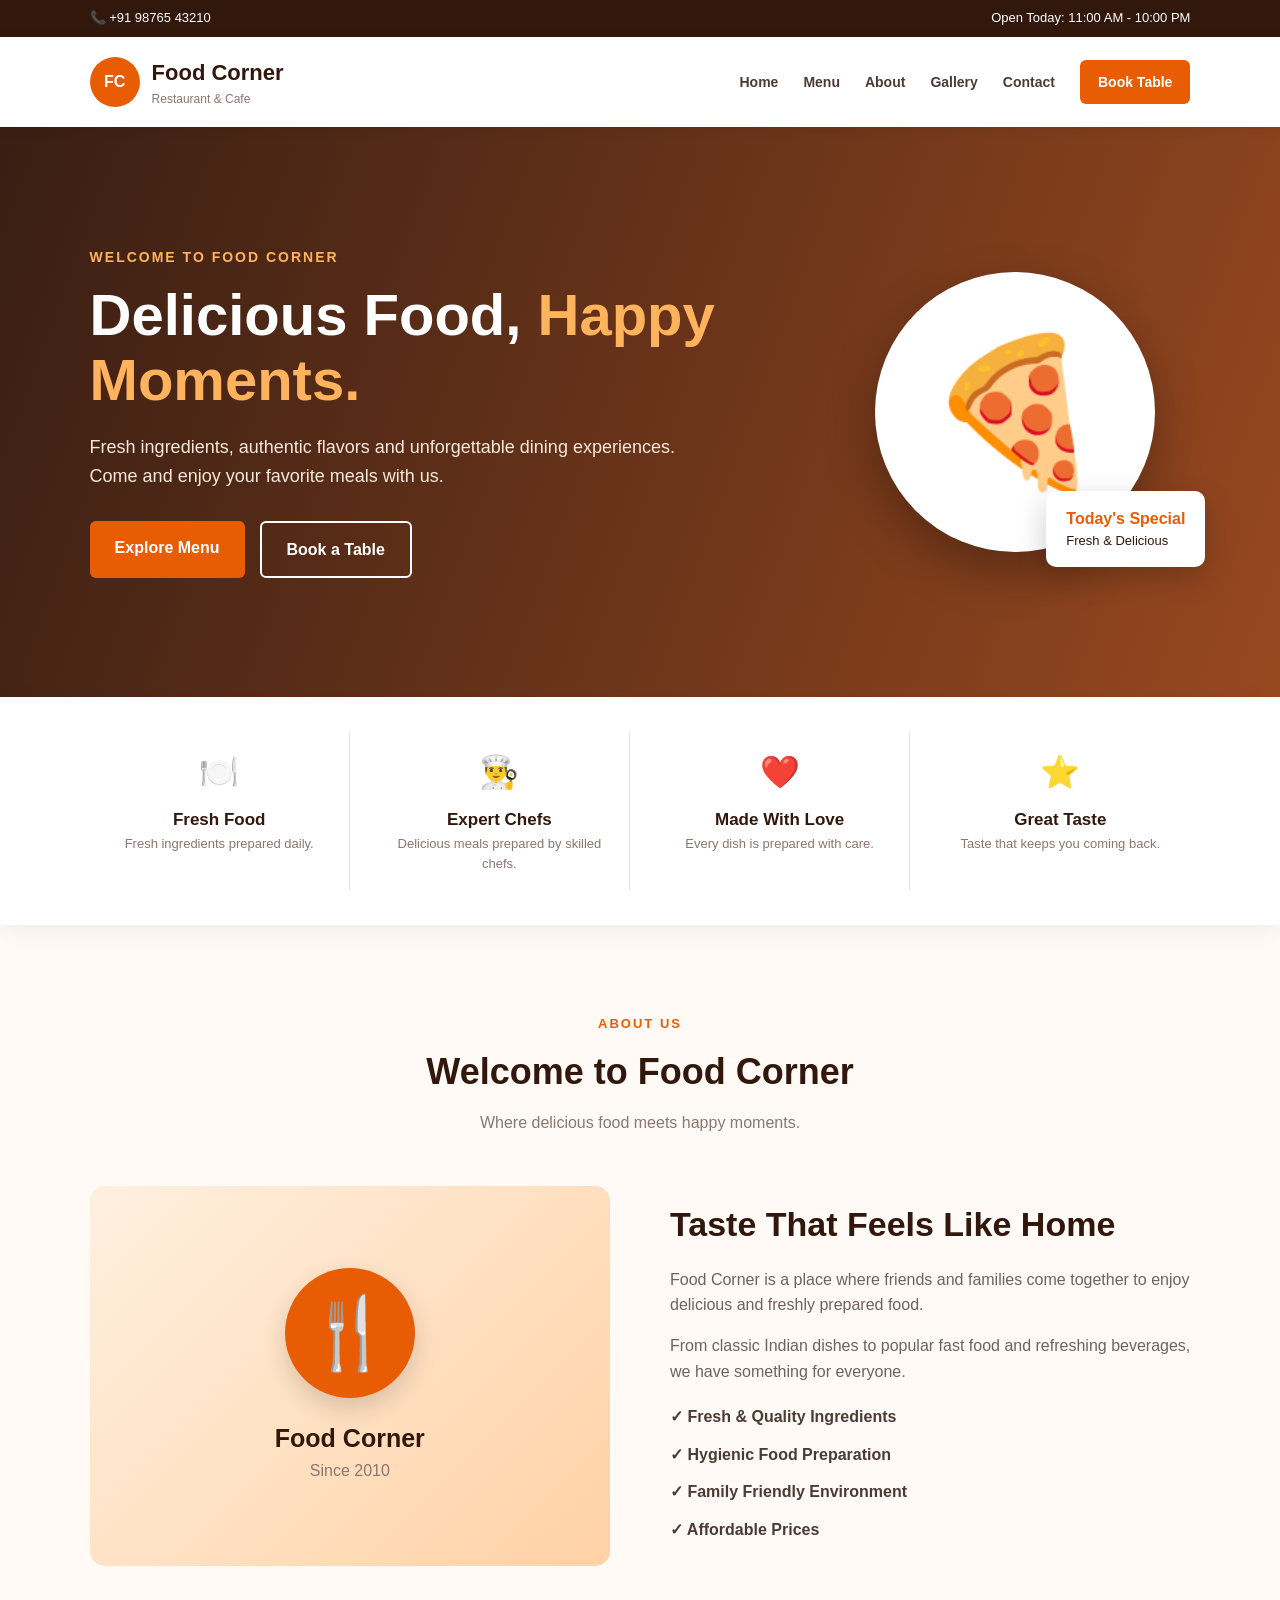
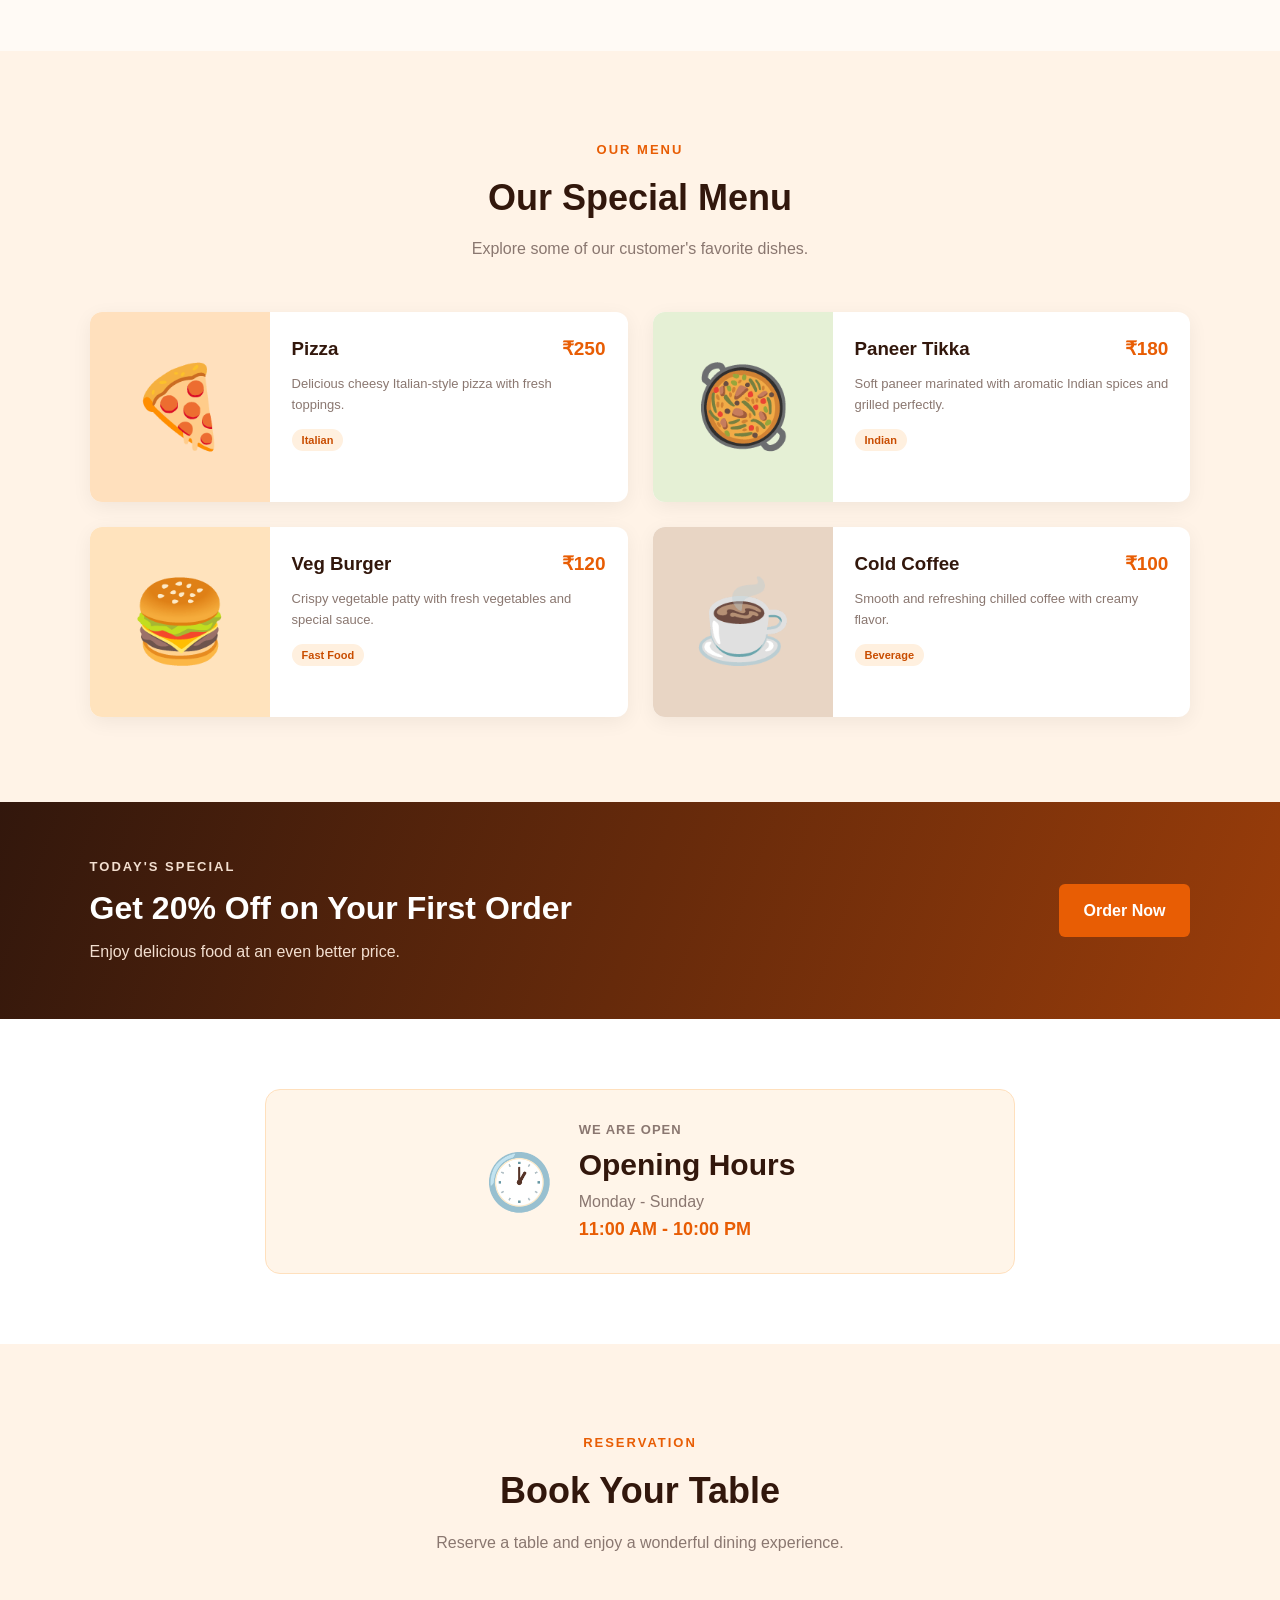
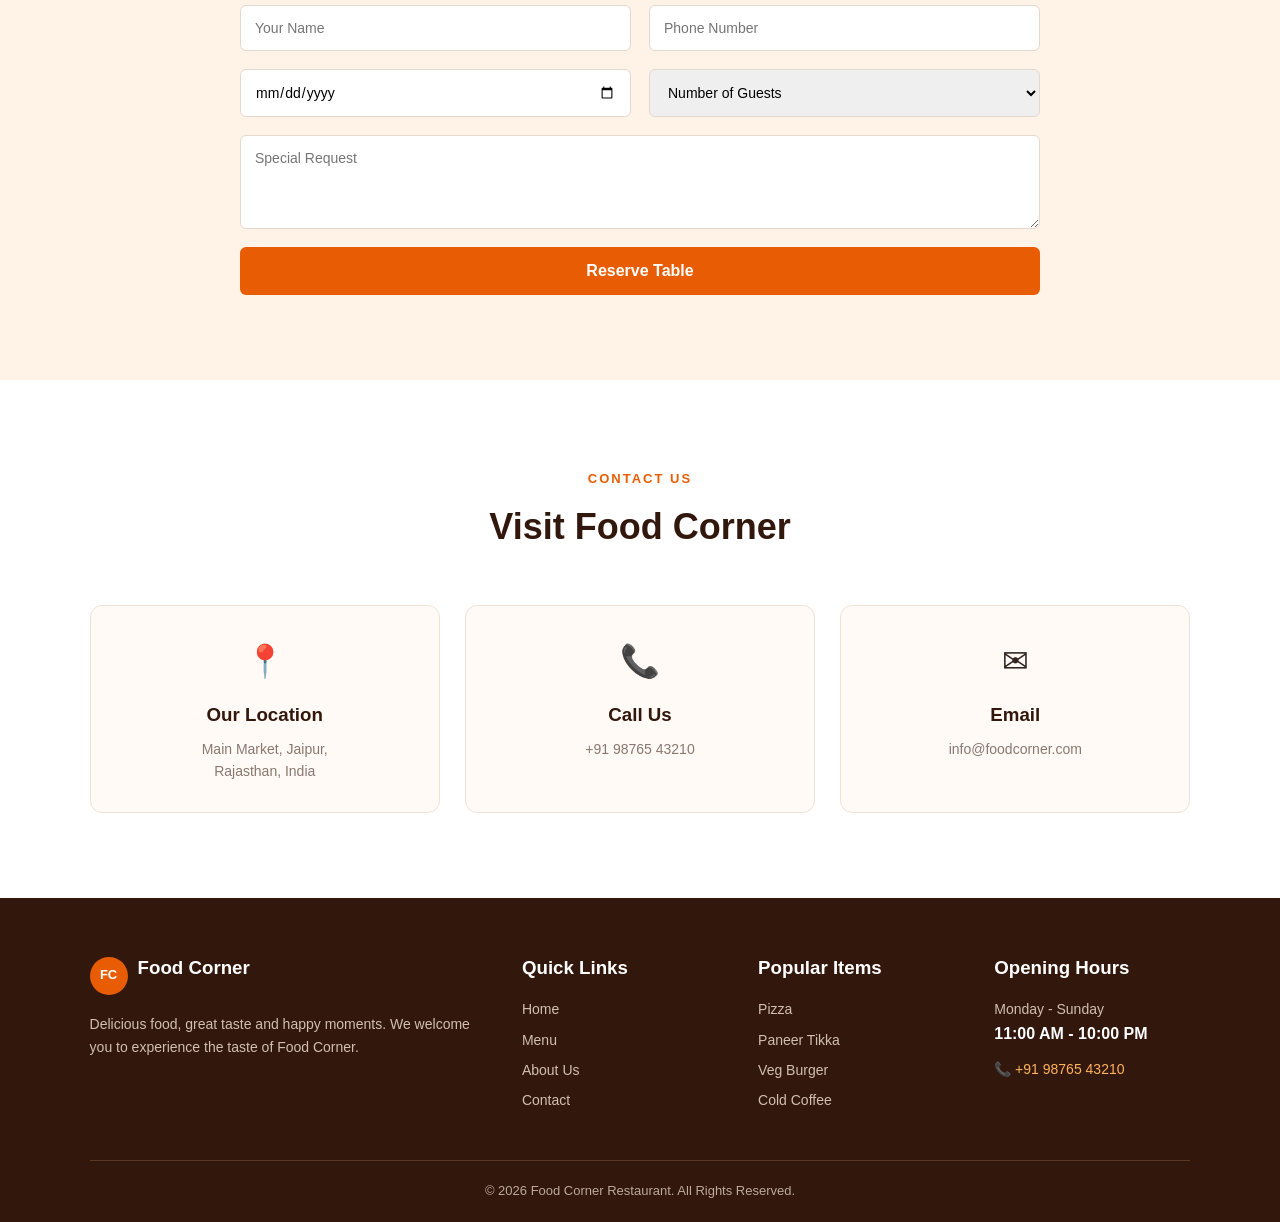
==== project2/p3/index.html @ e4727a9b "Add files via upload" ====
<!DOCTYPE html>
<html lang="en">

<head>

    <meta charset="UTF-8">

    <meta name="viewport" content="width=device-width, initial-scale=1.0">

    <title>Food Corner Restaurant</title>

    <link rel="stylesheet" href="style.css">

</head>

<body>


    <!-- TOP BAR -->

    <div class="top-bar">

        <span>📞 +91 98765 43210</span>

        <span>Open Today: 11:00 AM - 10:00 PM</span>

    </div>


    <!-- HEADER -->

    <header>

        <div class="logo">

            <div class="logo-icon">
                FC
            </div>

            <div>

                <h1>Food Corner</h1>

                <p>Restaurant & Cafe</p>

            </div>

        </div>


        <nav>

            <a href="#home">Home</a>

            <a href="#menu">Menu</a>

            <a href="#about">About</a>

            <a href="#gallery">Gallery</a>

            <a href="#contact">Contact</a>

            <a href="#reservation" class="reserve-btn">
                Book Table
            </a>

        </nav>

    </header>


    <!-- HERO -->

    <section class="hero" id="home">

        <div class="hero-content">

            <p class="hero-tag">
                WELCOME TO FOOD CORNER
            </p>

            <h2>
                Delicious Food,
                <span>Happy Moments.</span>
            </h2>

            <p class="hero-description">

                Fresh ingredients, authentic flavors and
                unforgettable dining experiences. Come and
                enjoy your favorite meals with us.

            </p>


            <div class="hero-buttons">

                <a href="#menu" class="btn primary-btn">
                    Explore Menu
                </a>

                <a href="#reservation" class="btn secondary-btn">
                    Book a Table
                </a>

            </div>

        </div>


        <div class="hero-food">

            <div class="food-circle">
                🍕
            </div>

            <div class="floating-card">

                <strong>Today's Special</strong>

                <p>Fresh & Delicious</p>

            </div>

        </div>

    </section>


    <!-- FEATURES -->

    <section class="features">

        <div class="feature-card">

            <div class="feature-icon">
                🍽️
            </div>

            <h3>Fresh Food</h3>

            <p>
                Fresh ingredients prepared daily.
            </p>

        </div>


        <div class="feature-card">

            <div class="feature-icon">
                👨‍🍳
            </div>

            <h3>Expert Chefs</h3>

            <p>
                Delicious meals prepared by skilled chefs.
            </p>

        </div>


        <div class="feature-card">

            <div class="feature-icon">
                ❤️
            </div>

            <h3>Made With Love</h3>

            <p>
                Every dish is prepared with care.
            </p>

        </div>


        <div class="feature-card">

            <div class="feature-icon">
                ⭐
            </div>

            <h3>Great Taste</h3>

            <p>
                Taste that keeps you coming back.
            </p>

        </div>

    </section>


    <!-- ABOUT -->

    <section class="section" id="about">

        <div class="section-title">

            <span>ABOUT US</span>

            <h2>Welcome to Food Corner</h2>

            <p>
                Where delicious food meets happy moments.
            </p>

        </div>


        <div class="about">

            <div class="about-image">

                <div class="restaurant-symbol">
                    🍴
                </div>

                <h3>Food Corner</h3>

                <p>
                    Since 2010
                </p>

            </div>


            <div class="about-content">

                <h2>
                    Taste That Feels Like Home
                </h2>

                <p>

                    Food Corner is a place where friends and
                    families come together to enjoy delicious
                    and freshly prepared food.

                </p>

                <p>

                    From classic Indian dishes to popular
                    fast food and refreshing beverages, we
                    have something for everyone.

                </p>


                <ul>

                    <li>✓ Fresh & Quality Ingredients</li>

                    <li>✓ Hygienic Food Preparation</li>

                    <li>✓ Family Friendly Environment</li>

                    <li>✓ Affordable Prices</li>

                </ul>

            </div>

        </div>

    </section>


    <!-- MENU -->

    <section class="section menu-section" id="menu">

        <div class="section-title">

            <span>OUR MENU</span>

            <h2>Our Special Menu</h2>

            <p>
                Explore some of our customer's favorite dishes.
            </p>

        </div>


        <div class="menu-grid">


            <div class="menu-card">

                <div class="menu-image pizza">
                    🍕
                </div>

                <div class="menu-info">

                    <div class="menu-title">

                        <h3>Pizza</h3>

                        <span>₹250</span>

                    </div>

                    <p>
                        Delicious cheesy Italian-style pizza
                        with fresh toppings.
                    </p>

                    <span class="category">
                        Italian
                    </span>

                </div>

            </div>


            <div class="menu-card">

                <div class="menu-image paneer">
                    🥘
                </div>

                <div class="menu-info">

                    <div class="menu-title">

                        <h3>Paneer Tikka</h3>

                        <span>₹180</span>

                    </div>

                    <p>
                        Soft paneer marinated with aromatic
                        Indian spices and grilled perfectly.
                    </p>

                    <span class="category">
                        Indian
                    </span>

                </div>

            </div>


            <div class="menu-card">

                <div class="menu-image burger">
                    🍔
                </div>

                <div class="menu-info">

                    <div class="menu-title">

                        <h3>Veg Burger</h3>

                        <span>₹120</span>

                    </div>

                    <p>
                        Crispy vegetable patty with fresh
                        vegetables and special sauce.
                    </p>

                    <span class="category">
                        Fast Food
                    </span>

                </div>

            </div>


            <div class="menu-card">

                <div class="menu-image coffee">
                    ☕
                </div>

                <div class="menu-info">

                    <div class="menu-title">

                        <h3>Cold Coffee</h3>

                        <span>₹100</span>

                    </div>

                    <p>
                        Smooth and refreshing chilled coffee
                        with creamy flavor.
                    </p>

                    <span class="category">
                        Beverage
                    </span>

                </div>

            </div>

        </div>

    </section>


    <!-- SPECIAL OFFER -->

    <section class="offer">

        <div>

            <p class="offer-tag">
                TODAY'S SPECIAL
            </p>

            <h2>
                Get 20% Off on Your First Order
            </h2>

            <p>
                Enjoy delicious food at an even better price.
            </p>

        </div>


        <a href="#menu" class="offer-button">
            Order Now
        </a>

    </section>


    <!-- OPENING HOURS -->

    <section class="hours-section">

        <div class="hours-box">

            <div class="hours-icon">
                🕐
            </div>

            <div>

                <p class="small-title">
                    WE ARE OPEN
                </p>

                <h2>
                    Opening Hours
                </h2>

                <p>
                    Monday - Sunday
                </p>

                <strong>
                    11:00 AM - 10:00 PM
                </strong>

            </div>

        </div>

    </section>


    <!-- RESERVATION -->

    <section class="reservation" id="reservation">

        <div class="section-title">

            <span>RESERVATION</span>

            <h2>Book Your Table</h2>

            <p>
                Reserve a table and enjoy a wonderful dining experience.
            </p>

        </div>


        <form class="reservation-form">

            <input
                type="text"
                placeholder="Your Name"
                required
            >

            <input
                type="tel"
                placeholder="Phone Number"
                required
            >

            <input
                type="date"
                required
            >

            <select required>

                <option value="">
                    Number of Guests
                </option>

                <option>1 Guest</option>
                <option>2 Guests</option>
                <option>3 Guests</option>
                <option>4 Guests</option>
                <option>5+ Guests</option>

            </select>


            <textarea
                placeholder="Special Request"
                rows="4"
            ></textarea>


            <button type="submit">
                Reserve Table
            </button>

        </form>

    </section>


    <!-- CONTACT -->

    <section class="section contact-section" id="contact">

        <div class="section-title">

            <span>CONTACT US</span>

            <h2>Visit Food Corner</h2>

        </div>


        <div class="contact-grid">


            <div class="contact-card">

                <div class="contact-icon">
                    📍
                </div>

                <h3>Our Location</h3>

                <p>
                    Main Market, Jaipur,<br>
                    Rajasthan, India
                </p>

            </div>


            <div class="contact-card">

                <div class="contact-icon">
                    📞
                </div>

                <h3>Call Us</h3>

                <p>
                    +91 98765 43210
                </p>

            </div>


            <div class="contact-card">

                <div class="contact-icon">
                    ✉
                </div>

                <h3>Email</h3>

                <p>
                    info@foodcorner.com
                </p>

            </div>

        </div>

    </section>


    <!-- FOOTER -->

    <footer>

        <div class="footer-container">


            <div>

                <div class="footer-logo">

                    <div class="footer-icon">
                        FC
                    </div>

                    <h3>
                        Food Corner
                    </h3>

                </div>

                <p>
                    Delicious food, great taste and happy
                    moments. We welcome you to experience
                    the taste of Food Corner.
                </p>

            </div>


            <div>

                <h3>Quick Links</h3>

                <ul>

                    <li>
                        <a href="#home">Home</a>
                    </li>

                    <li>
                        <a href="#menu">Menu</a>
                    </li>

                    <li>
                        <a href="#about">About Us</a>
                    </li>

                    <li>
                        <a href="#contact">Contact</a>
                    </li>

                </ul>

            </div>


            <div>

                <h3>Popular Items</h3>

                <ul>

                    <li>Pizza</li>

                    <li>Paneer Tikka</li>

                    <li>Veg Burger</li>

                    <li>Cold Coffee</li>

                </ul>

            </div>


            <div>

                <h3>Opening Hours</h3>

                <p>
                    Monday - Sunday
                </p>

                <strong>
                    11:00 AM - 10:00 PM
                </strong>

                <p class="footer-phone">
                    📞 +91 98765 43210
                </p>

            </div>

        </div>


        <div class="copyright">

            © 2026 Food Corner Restaurant.
            All Rights Reserved.

        </div>

    </footer>


</body>
</html>
---- project2/p3/style.css ----
/* =========================
   RESET
========================= */

* {
    margin: 0;
    padding: 0;
    box-sizing: border-box;
    font-family: "Segoe UI", Arial, sans-serif;
}

html {
    scroll-behavior: smooth;
}

body {
    background: #fffaf5;
    color: #30251f;
    line-height: 1.6;
}


/* =========================
   TOP BAR
========================= */

.top-bar {
    background: #32170c;
    color: #fff;

    padding: 8px 7%;

    display: flex;
    justify-content: space-between;

    font-size: 13px;
}


/* =========================
   HEADER
========================= */

header {
    background: #fff;

    padding: 18px 7%;

    display: flex;
    justify-content: space-between;
    align-items: center;

    box-shadow: 0 2px 12px rgba(0, 0, 0, 0.07);

    position: sticky;
    top: 0;

    z-index: 1000;
}

.logo {
    display: flex;
    align-items: center;
    gap: 12px;
}

.logo-icon {
    width: 50px;
    height: 50px;

    background: #e85d04;
    color: white;

    border-radius: 50%;

    display: flex;
    justify-content: center;
    align-items: center;

    font-size: 16px;
    font-weight: bold;
}

.logo h1 {
    color: #32170c;
    font-size: 22px;
}

.logo p {
    color: #8a7770;
    font-size: 12px;
}


/* =========================
   NAVIGATION
========================= */

nav {
    display: flex;
    align-items: center;
    gap: 25px;
}

nav a {
    text-decoration: none;

    color: #4b3b34;

    font-size: 14px;
    font-weight: 600;

    transition: 0.3s;
}

nav a:hover {
    color: #e85d04;
}

.reserve-btn {
    background: #e85d04;

    color: white !important;

    padding: 11px 18px;

    border-radius: 6px;
}

.reserve-btn:hover {
    background: #c94d00;
}


/* =========================
   HERO
========================= */

.hero {
    min-height: 570px;

    padding: 80px 7%;

    display: flex;

    justify-content: space-between;
    align-items: center;

    gap: 40px;

    color: white;

    background:
        linear-gradient(
            110deg,
            rgba(50, 23, 12, 0.97),
            rgba(143, 57, 13, 0.92)
        );
}

.hero-content {
    max-width: 680px;
}

.hero-tag {
    color: #ffb35c;

    font-size: 14px;

    font-weight: bold;

    letter-spacing: 2px;

    margin-bottom: 15px;
}

.hero h2 {
    font-size: 58px;

    line-height: 1.12;

    margin-bottom: 20px;
}

.hero h2 span {
    color: #ffb35c;
}

.hero-description {
    color: #f8e9dc;

    font-size: 18px;

    max-width: 600px;
}

.hero-buttons {
    margin-top: 30px;

    display: flex;

    gap: 15px;
}

.btn {
    text-decoration: none;

    padding: 14px 25px;

    border-radius: 6px;

    font-weight: bold;

    display: inline-block;
}

.primary-btn {
    background: #e85d04;
    color: white;
}

.primary-btn:hover {
    background: #c94d00;
}

.secondary-btn {
    border: 2px solid white;
    color: white;
}

.secondary-btn:hover {
    background: white;
    color: #32170c;
}


/* =========================
   HERO FOOD
========================= */

.hero-food {
    position: relative;

    width: 350px;
    height: 350px;

    display: flex;

    align-items: center;
    justify-content: center;
}

.food-circle {
    width: 280px;
    height: 280px;

    background: #fff;

    border-radius: 50%;

    display: flex;

    justify-content: center;
    align-items: center;

    font-size: 145px;

    box-shadow:
        0 20px 50px rgba(0, 0, 0, 0.3);
}

.floating-card {
    position: absolute;

    right: -15px;
    bottom: 20px;

    background: white;

    color: #32170c;

    padding: 15px 20px;

    border-radius: 10px;

    box-shadow: 0 10px 30px rgba(0, 0, 0, 0.2);
}

.floating-card strong {
    color: #e85d04;
}

.floating-card p {
    font-size: 13px;
}


/* =========================
   FEATURES
========================= */

.features {
    background: white;

    display: grid;

    grid-template-columns: repeat(4, 1fr);

    padding: 35px 7%;

    gap: 20px;

    box-shadow: 0 5px 20px rgba(0, 0, 0, 0.06);
}

.feature-card {
    text-align: center;

    padding: 15px;

    border-right: 1px solid #eee2d9;
}

.feature-card:last-child {
    border-right: none;
}

.feature-icon {
    font-size: 32px;

    margin-bottom: 8px;
}

.feature-card h3 {
    color: #32170c;

    font-size: 17px;
}

.feature-card p {
    color: #8a7770;

    font-size: 13px;
}


/* =========================
   COMMON SECTION
========================= */

.section {
    padding: 85px 7%;
}

.section-title {
    text-align: center;

    margin-bottom: 50px;
}

.section-title span {
    color: #e85d04;

    font-size: 13px;

    font-weight: bold;

    letter-spacing: 2px;
}

.section-title h2 {
    color: #32170c;

    font-size: 36px;

    margin-top: 7px;
}

.section-title p {
    color: #8a7770;

    max-width: 650px;

    margin: 10px auto;
}


/* =========================
   ABOUT
========================= */

.about {
    display: grid;

    grid-template-columns: 1fr 1fr;

    gap: 60px;

    align-items: center;
}

.about-image {
    height: 380px;

    border-radius: 15px;

    background:
        linear-gradient(
            135deg,
            #fff0df,
            #ffd1a6
        );

    display: flex;

    flex-direction: column;

    align-items: center;
    justify-content: center;
}

.restaurant-symbol {
    width: 130px;
    height: 130px;

    border-radius: 50%;

    background: #e85d04;

    color: white;

    display: flex;

    align-items: center;
    justify-content: center;

    font-size: 70px;

    box-shadow: 0 10px 25px rgba(0, 0, 0, 0.15);
}

.about-image h3 {
    color: #32170c;

    font-size: 25px;

    margin-top: 20px;
}

.about-image p {
    color: #8a7770;
}

.about-content h2 {
    color: #32170c;

    font-size: 34px;

    margin-bottom: 15px;
}

.about-content p {
    color: #6f625b;

    margin-bottom: 15px;
}

.about-content ul {
    list-style: none;

    margin-top: 20px;
}

.about-content li {
    margin: 12px 0;

    font-weight: 600;

    color: #4b3b34;
}


/* =========================
   MENU
========================= */

.menu-section {
    background: #fff3e7;
}

.menu-grid {
    display: grid;

    grid-template-columns: repeat(2, 1fr);

    gap: 25px;
}

.menu-card {
    background: white;

    border-radius: 12px;

    overflow: hidden;

    display: flex;

    box-shadow: 0 5px 20px rgba(0, 0, 0, 0.06);

    transition: 0.3s;
}

.menu-card:hover {
    transform: translateY(-5px);

    box-shadow: 0 12px 28px rgba(0, 0, 0, 0.12);
}

.menu-image {
    width: 180px;

    min-height: 190px;

    display: flex;

    align-items: center;
    justify-content: center;

    font-size: 80px;
}

.pizza {
    background: #ffe0bd;
}

.paneer {
    background: #e5f0d5;
}

.burger {
    background: #ffe3bd;
}

.coffee {
    background: #e8d5c4;
}

.menu-info {
    padding: 22px;

    flex: 1;
}

.menu-title {
    display: flex;

    justify-content: space-between;

    gap: 15px;

    align-items: center;
}

.menu-title h3 {
    color: #32170c;
}

.menu-title span {
    color: #e85d04;

    font-size: 19px;

    font-weight: bold;
}

.menu-info p {
    color: #8a7770;

    font-size: 13px;

    margin: 10px 0;
}

.category {
    background: #fff0df;

    color: #c94d00;

    padding: 5px 10px;

    border-radius: 20px;

    font-size: 11px;

    font-weight: bold;
}


/* =========================
   SPECIAL OFFER
========================= */

.offer {
    background:
        linear-gradient(
            110deg,
            #32170c,
            #9a3d0a
        );

    color: white;

    padding: 55px 7%;

    display: flex;

    align-items: center;

    justify-content: space-between;

    gap: 30px;
}

.offer-tag {
    color: #ffb35c;

    font-size: 13px;

    font-weight: bold;

    letter-spacing: 2px;
}

.offer h2 {
    font-size: 32px;

    margin: 5px 0;
}

.offer p {
    color: #f3dfd0;
}

.offer-button {
    background: #e85d04;

    color: white;

    text-decoration: none;

    padding: 14px 25px;

    border-radius: 6px;

    font-weight: bold;

    white-space: nowrap;
}

.offer-button:hover {
    background: #c94d00;
}


/* =========================
   OPENING HOURS
========================= */

.hours-section {
    padding: 70px 7%;

    background: white;
}

.hours-box {
    max-width: 750px;

    margin: auto;

    background: #fff5e9;

    border: 1px solid #ffe0bd;

    border-radius: 15px;

    padding: 30px;

    display: flex;

    align-items: center;

    justify-content: center;

    gap: 25px;

    text-align: left;
}

.hours-icon {
    font-size: 55px;
}

.small-title {
    color: #e85d04;

    font-size: 13px;

    font-weight: bold;

    letter-spacing: 1px;
}

.hours-box h2 {
    color: #32170c;

    font-size: 30px;
}

.hours-box p {
    color: #8a7770;
}

.hours-box strong {
    color: #e85d04;

    font-size: 18px;
}


/* =========================
   RESERVATION
========================= */

.reservation {
    padding: 85px 7%;

    background: #fff3e7;
}

.reservation-form {
    max-width: 800px;

    margin: auto;

    display: grid;

    grid-template-columns: 1fr 1fr;

    gap: 18px;
}

.reservation-form input,
.reservation-form select,
.reservation-form textarea {
    width: 100%;

    padding: 14px;

    border: 1px solid #e5d8ce;

    border-radius: 6px;

    outline: none;

    font-size: 14px;
}

.reservation-form input:focus,
.reservation-form select:focus,
.reservation-form textarea:focus {
    border-color: #e85d04;
}

.reservation-form textarea {
    grid-column: 1 / 3;

    resize: vertical;
}

.reservation-form button {
    grid-column: 1 / 3;

    border: none;

    background: #e85d04;

    color: white;

    padding: 15px;

    border-radius: 6px;

    font-size: 16px;

    font-weight: bold;

    cursor: pointer;
}

.reservation-form button:hover {
    background: #c94d00;
}


/* =========================
   CONTACT
========================= */

.contact-section {
    background: white;
}

.contact-grid {
    display: grid;

    grid-template-columns: repeat(3, 1fr);

    gap: 25px;
}

.contact-card {
    background: #fffaf5;

    padding: 30px;

    text-align: center;

    border-radius: 12px;

    border: 1px solid #f1e2d6;
}

.contact-icon {
    font-size: 32px;

    margin-bottom: 12px;
}

.contact-card h3 {
    color: #32170c;

    margin-bottom: 8px;
}

.contact-card p {
    color: #8a7770;

    font-size: 14px;
}


/* =========================
   FOOTER
========================= */

footer {
    background: #32170c;

    color: white;

    padding: 55px 7% 20px;
}

.footer-container {
    display: grid;

    grid-template-columns: 2fr 1fr 1fr 1fr;

    gap: 40px;
}

.footer-logo {
    display: flex;

    align-items: center;

    gap: 10px;

    margin-bottom: 15px;
}

.footer-icon {
    width: 38px;
    height: 38px;

    background: #e85d04;

    border-radius: 50%;

    display: flex;

    justify-content: center;
    align-items: center;

    font-size: 13px;

    font-weight: bold;
}

.footer-container h3 {
    margin-bottom: 15px;
}

.footer-container p {
    color: #d2bfb2;

    font-size: 14px;
}

.footer-container ul {
    list-style: none;
}

.footer-container li {
    margin: 8px 0;

    color: #d2bfb2;

    font-size: 14px;
}

.footer-container a {
    text-decoration: none;

    color: #d2bfb2;

    font-size: 14px;
}

.footer-container a:hover {
    color: white;
}

.footer-phone {
    color: #ffb35c !important;

    margin-top: 12px;
}

.copyright {
    border-top: 1px solid #5b3828;

    margin-top: 40px;

    padding-top: 20px;

    text-align: center;

    color: #bda99d;

    font-size: 13px;
}


/* =========================
   TABLET
========================= */

@media (max-width: 950px) {

    nav {
        gap: 12px;
    }

    nav a {
        font-size: 13px;
    }

    .hero h2 {
        font-size: 45px;
    }

    .features {
        grid-template-columns: repeat(2, 1fr);
    }

    .footer-container {
        grid-template-columns: 1fr 1fr;
    }

}


/* =========================
   MOBILE
========================= */

@media (max-width: 650px) {

    .top-bar {
        display: none;
    }

    header {
        flex-direction: column;

        gap: 15px;
    }

    nav {
        flex-wrap: wrap;

        justify-content: center;
    }

    .hero {
        flex-direction: column;

        text-align: center;

        padding: 60px 5%;
    }

    .hero h2 {
        font-size: 37px;
    }

    .hero-buttons {
        justify-content: center;

        flex-wrap: wrap;
    }

    .hero-food {
        width: 280px;
        height: 280px;
    }

    .food-circle {
        width: 220px;
        height: 220px;

        font-size: 110px;
    }

    .floating-card {
        right: -5px;
    }

    .features {
        grid-template-columns: 1fr 1fr;
    }

    .about {
        grid-template-columns: 1fr;
    }

    .menu-grid {
        grid-template-columns: 1fr;
    }

    .menu-card {
        flex-direction: column;
    }

    .menu-image {
        width: 100%;
        min-height: 160px;
    }

    .offer {
        flex-direction: column;

        text-align: center;
    }

    .hours-box {
        flex-direction: column;

        text-align: center;
    }

    .reservation-form {
        grid-template-columns: 1fr;
    }

    .reservation-form textarea,
    .reservation-form button {
        grid-column: 1;
    }

    .contact-grid {
        grid-template-columns: 1fr;
    }

    .footer-container {
        grid-template-columns: 1fr;
    }

    .section {
        padding: 60px 5%;
    }

}
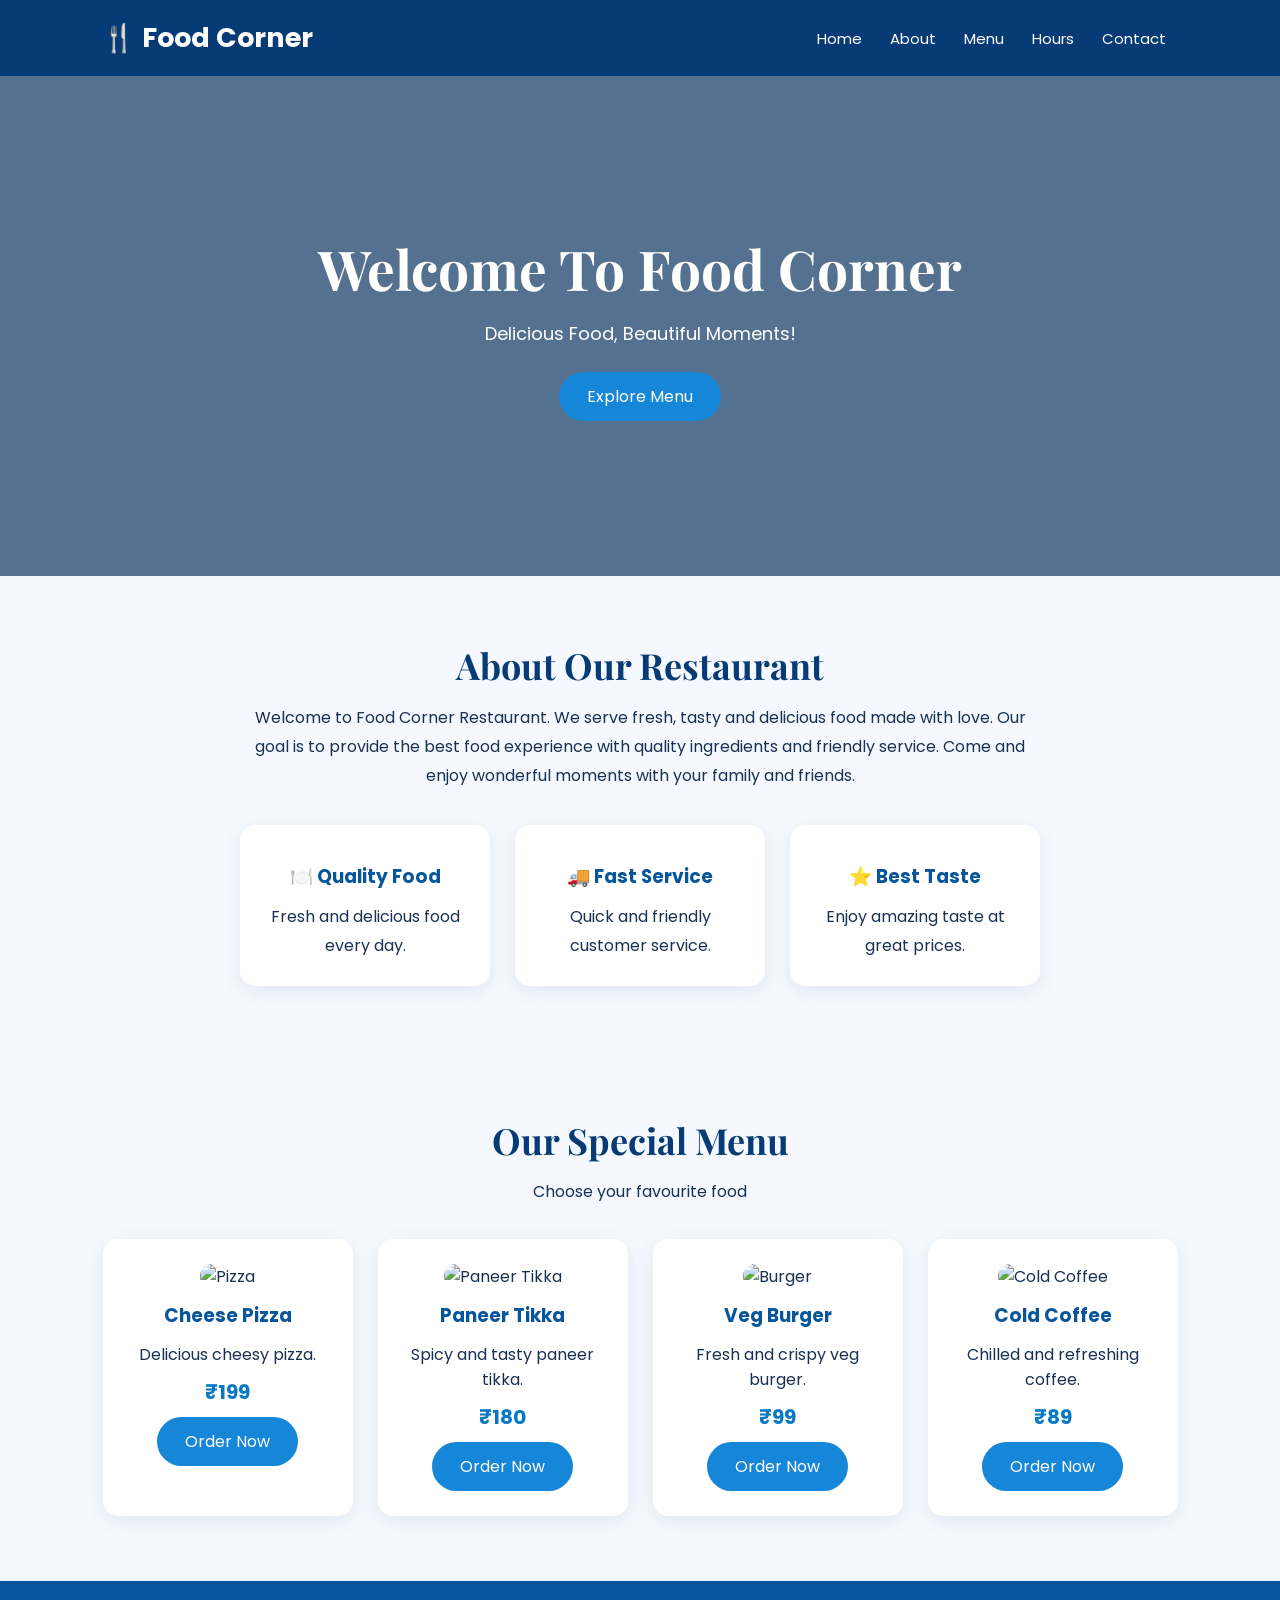
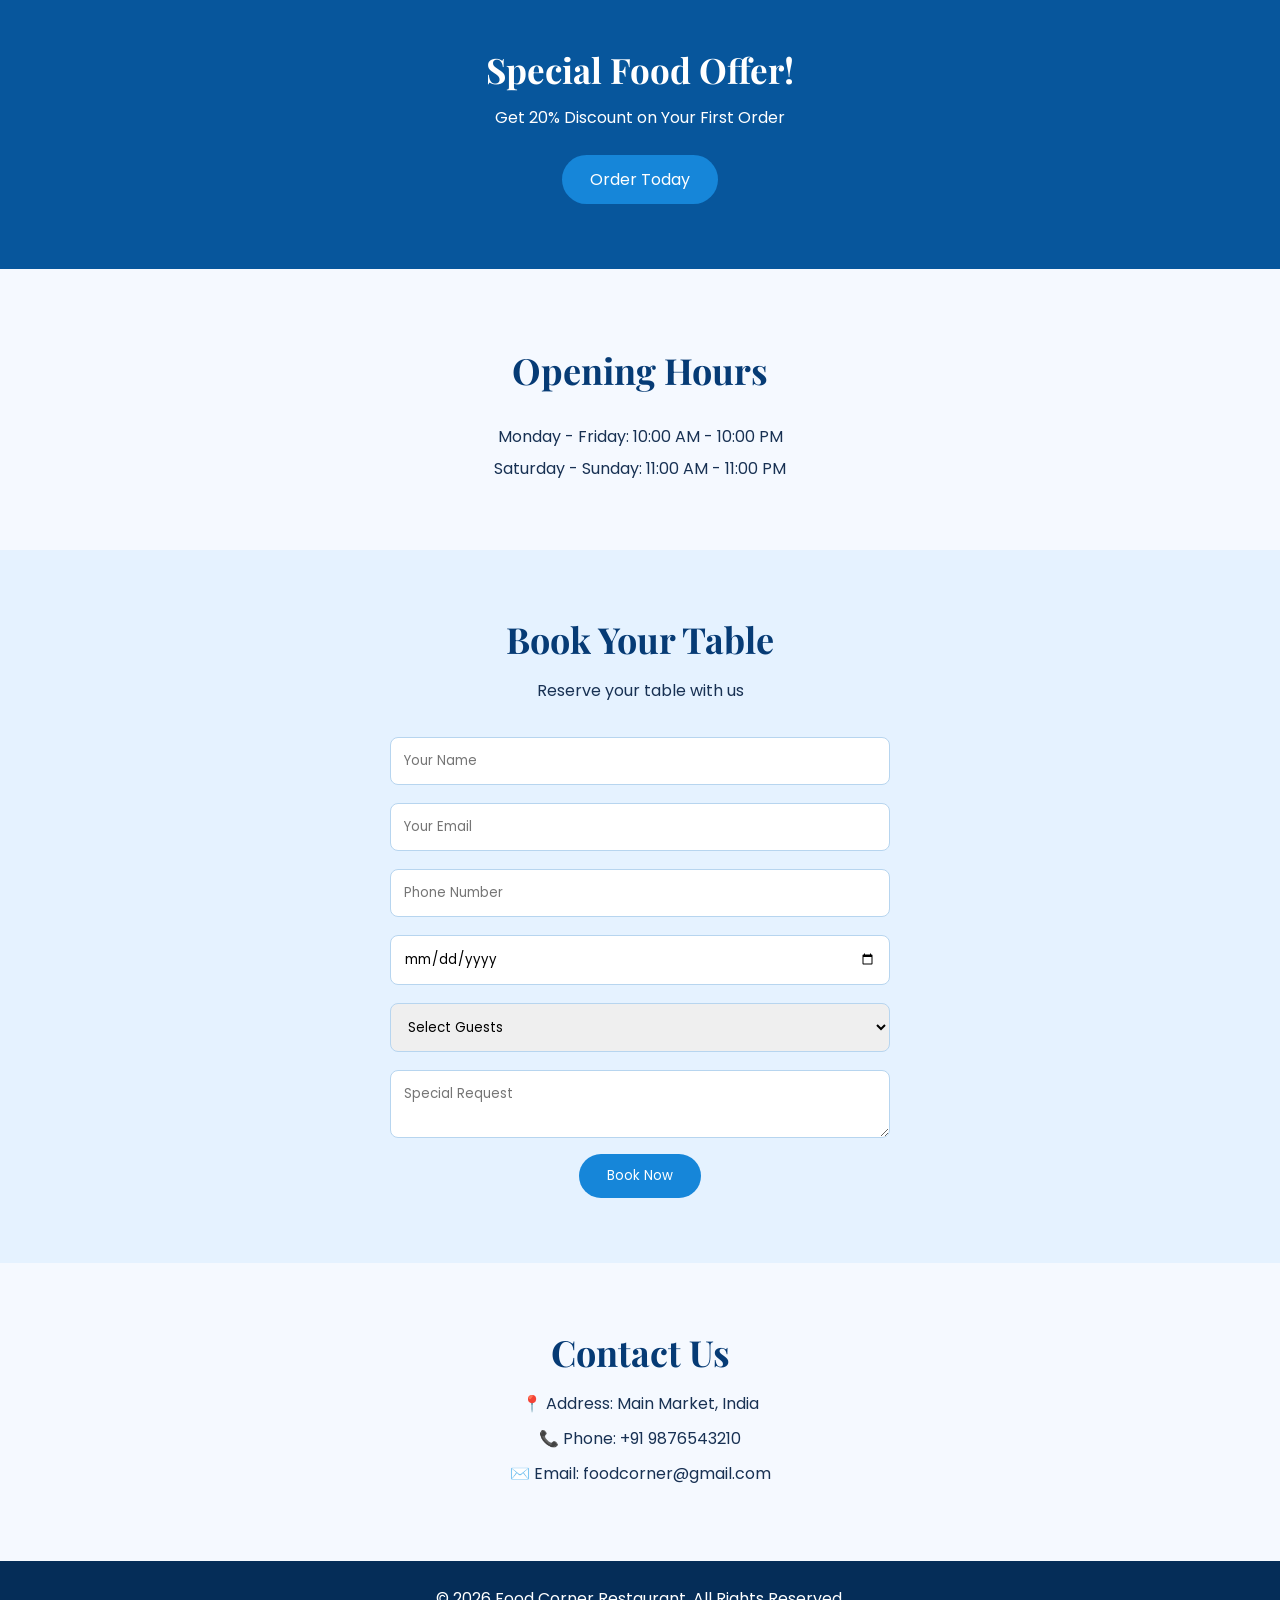
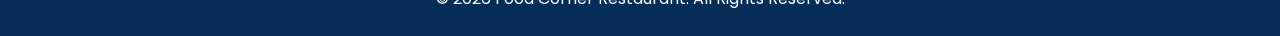
==== commit 7f8b31c3: "Update index.html" ====
--- a/project2/p3/index.html
+++ b/project2/p3/index.html
@@ -1,720 +1,346 @@
-
+ 
 <!DOCTYPE html>
 <html lang="en">
-
 <head>
-
-    <meta charset="UTF-8">
-
-    <meta name="viewport" content="width=device-width, initial-scale=1.0">
-
-    <title>Food Corner Restaurant</title>
-
-    <link rel="stylesheet" href="style.css">
-
+<meta charset="UTF-8">
+<meta name="viewport" content="width=device-width, initial-scale=1.0">
+<title>Food Corner Restaurant</title>
+
+<link href="https://fonts.googleapis.com/css2?family=Poppins:wght@400;500;600;700&family=Playfair+Display:wght@700&display=swap" rel="stylesheet">
+
+<style>
+* {
+    margin: 0;
+    padding: 0;
+    box-sizing: border-box;
+    font-family: 'Poppins', sans-serif;
+    scroll-behavior: smooth;
+}
+
+body {
+    background: #f5f9ff;
+    color: #183153;
+}
+
+header {
+    background: #063b75;
+    color: white;
+    padding: 18px 8%;
+    display: flex;
+    justify-content: space-between;
+    align-items: center;
+    flex-wrap: wrap;
+}
+
+.logo {
+    font-size: 27px;
+    font-weight: bold;
+}
+
+nav a {
+    color: white;
+    text-decoration: none;
+    margin: 0 12px;
+    font-size: 15px;
+}
+
+nav a:hover {
+    color: #80c8ff;
+}
+
+.hero {
+    min-height: 500px;
+    background: linear-gradient(#052d58aa, #052d58aa),
+    url('https://images.unsplash.com/photo-1517248135467-4c7edcad34c4?w=1400') center/cover;
+    display: flex;
+    align-items: center;
+    justify-content: center;
+    text-align: center;
+    color: white;
+    padding: 30px;
+}
+
+.hero h1 {
+    font-family: 'Playfair Display', serif;
+    font-size: 55px;
+    margin-bottom: 15px;
+}
+
+.hero p {
+    font-size: 18px;
+    margin-bottom: 25px;
+}
+
+.btn {
+    display: inline-block;
+    background: #1686d9;
+    color: white;
+    padding: 12px 28px;
+    border-radius: 30px;
+    text-decoration: none;
+    border: none;
+    cursor: pointer;
+}
+
+.btn:hover {
+    background: #0056a6;
+}
+
+section {
+    padding: 65px 8%;
+    text-align: center;
+}
+
+.section-title {
+    font-family: 'Playfair Display', serif;
+    font-size: 36px;
+    color: #063b75;
+    margin-bottom: 15px;
+}
+
+.about p {
+    max-width: 800px;
+    margin: auto;
+    line-height: 1.8;
+}
+
+.features, .menu-items {
+    display: flex;
+    justify-content: center;
+    gap: 25px;
+    flex-wrap: wrap;
+    margin-top: 35px;
+}
+
+.feature, .food-card {
+    background: white;
+    width: 250px;
+    padding: 25px;
+    border-radius: 15px;
+    box-shadow: 0 5px 20px #12345a18;
+}
+
+.feature h3, .food-card h3 {
+    color: #07569c;
+    margin: 12px 0;
+}
+
+.food-card img {
+    width: 100%;
+    height: 170px;
+    object-fit: cover;
+    border-radius: 12px;
+}
+
+.price {
+    color: #087ac5;
+    font-size: 20px;
+    font-weight: bold;
+    margin: 10px;
+}
+
+.offer {
+    background: #07569c;
+    color: white;
+}
+
+.offer h2 {
+    font-size: 35px;
+    margin-bottom: 12px;
+    font-family: 'Playfair Display', serif;
+}
+
+.hours {
+    line-height: 2;
+}
+
+.reservation {
+    background: #e5f2ff;
+}
+
+.reservation form {
+    max-width: 500px;
+    margin: 25px auto 0;
+}
+
+.reservation input,
+.reservation select,
+.reservation textarea {
+    width: 100%;
+    padding: 13px;
+    margin: 9px 0;
+    border: 1px solid #b7d5ef;
+    border-radius: 8px;
+    outline: none;
+}
+
+.contact p {
+    margin: 10px;
+}
+
+footer {
+    background: #052d58;
+    color: white;
+    padding: 25px;
+    text-align: center;
+}
+
+@media(max-width: 700px) {
+    header {
+        justify-content: center;
+        gap: 15px;
+    }
+
+    nav {
+        text-align: center;
+    }
+
+    nav a {
+        display: inline-block;
+        margin: 6px;
+    }
+
+    .hero h1 {
+        font-size: 36px;
+    }
+
+    .section-title {
+        font-size: 29px;
+    }
+}
+</style>
 </head>
 
 <body>
 
-
-    <!-- TOP BAR -->
-
-    <div class="top-bar">
-
-        <span>📞 +91 98765 43210</span>
-
-        <span>Open Today: 11:00 AM - 10:00 PM</span>
-
+<header>
+    <div class="logo">🍴 Food Corner</div>
+    <nav>
+        <a href="#home">Home</a>
+        <a href="#about">About</a>
+        <a href="#menu">Menu</a>
+        <a href="#hours">Hours</a>
+        <a href="#contact">Contact</a>
+    </nav>
+</header>
+
+<section class="hero" id="home">
+    <div>
+        <h1>Welcome To Food Corner</h1>
+        <p>Delicious Food, Beautiful Moments!</p>
+        <a href="#menu" class="btn">Explore Menu</a>
     </div>
-
-
-    <!-- HEADER -->
-
-    <header>
-
-        <div class="logo">
-
-            <div class="logo-icon">
-                FC
-            </div>
-
-            <div>
-
-                <h1>Food Corner</h1>
-
-                <p>Restaurant & Cafe</p>
-
-            </div>
-
-        </div>
-
-
-        <nav>
-
-            <a href="#home">Home</a>
-
-            <a href="#menu">Menu</a>
-
-            <a href="#about">About</a>
-
-            <a href="#gallery">Gallery</a>
-
-            <a href="#contact">Contact</a>
-
-            <a href="#reservation" class="reserve-btn">
-                Book Table
-            </a>
-
-        </nav>
-
-    </header>
-
-
-    <!-- HERO -->
-
-    <section class="hero" id="home">
-
-        <div class="hero-content">
-
-            <p class="hero-tag">
-                WELCOME TO FOOD CORNER
-            </p>
-
-            <h2>
-                Delicious Food,
-                <span>Happy Moments.</span>
-            </h2>
-
-            <p class="hero-description">
-
-                Fresh ingredients, authentic flavors and
-                unforgettable dining experiences. Come and
-                enjoy your favorite meals with us.
-
-            </p>
-
-
-            <div class="hero-buttons">
-
-                <a href="#menu" class="btn primary-btn">
-                    Explore Menu
-                </a>
-
-                <a href="#reservation" class="btn secondary-btn">
-                    Book a Table
-                </a>
-
-            </div>
-
-        </div>
-
-
-        <div class="hero-food">
-
-            <div class="food-circle">
-                🍕
-            </div>
-
-            <div class="floating-card">
-
-                <strong>Today's Special</strong>
-
-                <p>Fresh & Delicious</p>
-
-            </div>
-
-        </div>
-
-    </section>
-
-
-    <!-- FEATURES -->
-
-    <section class="features">
-
-        <div class="feature-card">
-
-            <div class="feature-icon">
-                🍽️
-            </div>
-
-            <h3>Fresh Food</h3>
-
-            <p>
-                Fresh ingredients prepared daily.
-            </p>
-
-        </div>
-
-
-        <div class="feature-card">
-
-            <div class="feature-icon">
-                👨‍🍳
-            </div>
-
-            <h3>Expert Chefs</h3>
-
-            <p>
-                Delicious meals prepared by skilled chefs.
-            </p>
-
-        </div>
-
-
-        <div class="feature-card">
-
-            <div class="feature-icon">
-                ❤️
-            </div>
-
-            <h3>Made With Love</h3>
-
-            <p>
-                Every dish is prepared with care.
-            </p>
-
-        </div>
-
-
-        <div class="feature-card">
-
-            <div class="feature-icon">
-                ⭐
-            </div>
-
-            <h3>Great Taste</h3>
-
-            <p>
-                Taste that keeps you coming back.
-            </p>
-
-        </div>
-
-    </section>
-
-
-    <!-- ABOUT -->
-
-    <section class="section" id="about">
-
-        <div class="section-title">
-
-            <span>ABOUT US</span>
-
-            <h2>Welcome to Food Corner</h2>
-
-            <p>
-                Where delicious food meets happy moments.
-            </p>
-
-        </div>
-
-
-        <div class="about">
-
-            <div class="about-image">
-
-                <div class="restaurant-symbol">
-                    🍴
-                </div>
-
-                <h3>Food Corner</h3>
-
-                <p>
-                    Since 2010
-                </p>
-
-            </div>
-
-
-            <div class="about-content">
-
-                <h2>
-                    Taste That Feels Like Home
-                </h2>
-
-                <p>
-
-                    Food Corner is a place where friends and
-                    families come together to enjoy delicious
-                    and freshly prepared food.
-
-                </p>
-
-                <p>
-
-                    From classic Indian dishes to popular
-                    fast food and refreshing beverages, we
-                    have something for everyone.
-
-                </p>
-
-
-                <ul>
-
-                    <li>✓ Fresh & Quality Ingredients</li>
-
-                    <li>✓ Hygienic Food Preparation</li>
-
-                    <li>✓ Family Friendly Environment</li>
-
-                    <li>✓ Affordable Prices</li>
-
-                </ul>
-
-            </div>
-
-        </div>
-
-    </section>
-
-
-    <!-- MENU -->
-
-    <section class="section menu-section" id="menu">
-
-        <div class="section-title">
-
-            <span>OUR MENU</span>
-
-            <h2>Our Special Menu</h2>
-
-            <p>
-                Explore some of our customer's favorite dishes.
-            </p>
-
-        </div>
-
-
-        <div class="menu-grid">
-
-
-            <div class="menu-card">
-
-                <div class="menu-image pizza">
-                    🍕
-                </div>
-
-                <div class="menu-info">
-
-                    <div class="menu-title">
-
-                        <h3>Pizza</h3>
-
-                        <span>₹250</span>
-
-                    </div>
-
-                    <p>
-                        Delicious cheesy Italian-style pizza
-                        with fresh toppings.
-                    </p>
-
-                    <span class="category">
-                        Italian
-                    </span>
-
-                </div>
-
-            </div>
-
-
-            <div class="menu-card">
-
-                <div class="menu-image paneer">
-                    🥘
-                </div>
-
-                <div class="menu-info">
-
-                    <div class="menu-title">
-
-                        <h3>Paneer Tikka</h3>
-
-                        <span>₹180</span>
-
-                    </div>
-
-                    <p>
-                        Soft paneer marinated with aromatic
-                        Indian spices and grilled perfectly.
-                    </p>
-
-                    <span class="category">
-                        Indian
-                    </span>
-
-                </div>
-
-            </div>
-
-
-            <div class="menu-card">
-
-                <div class="menu-image burger">
-                    🍔
-                </div>
-
-                <div class="menu-info">
-
-                    <div class="menu-title">
-
-                        <h3>Veg Burger</h3>
-
-                        <span>₹120</span>
-
-                    </div>
-
-                    <p>
-                        Crispy vegetable patty with fresh
-                        vegetables and special sauce.
-                    </p>
-
-                    <span class="category">
-                        Fast Food
-                    </span>
-
-                </div>
-
-            </div>
-
-
-            <div class="menu-card">
-
-                <div class="menu-image coffee">
-                    ☕
-                </div>
-
-                <div class="menu-info">
-
-                    <div class="menu-title">
-
-                        <h3>Cold Coffee</h3>
-
-                        <span>₹100</span>
-
-                    </div>
-
-                    <p>
-                        Smooth and refreshing chilled coffee
-                        with creamy flavor.
-                    </p>
-
-                    <span class="category">
-                        Beverage
-                    </span>
-
-                </div>
-
-            </div>
-
-        </div>
-
-    </section>
-
-
-    <!-- SPECIAL OFFER -->
-
-    <section class="offer">
-
-        <div>
-
-            <p class="offer-tag">
-                TODAY'S SPECIAL
-            </p>
-
-            <h2>
-                Get 20% Off on Your First Order
-            </h2>
-
-            <p>
-                Enjoy delicious food at an even better price.
-            </p>
-
-        </div>
-
-
-        <a href="#menu" class="offer-button">
-            Order Now
-        </a>
-
-    </section>
-
-
-    <!-- OPENING HOURS -->
-
-    <section class="hours-section">
-
-        <div class="hours-box">
-
-            <div class="hours-icon">
-                🕐
-            </div>
-
-            <div>
-
-                <p class="small-title">
-                    WE ARE OPEN
-                </p>
-
-                <h2>
-                    Opening Hours
-                </h2>
-
-                <p>
-                    Monday - Sunday
-                </p>
-
-                <strong>
-                    11:00 AM - 10:00 PM
-                </strong>
-
-            </div>
-
-        </div>
-
-    </section>
-
-
-    <!-- RESERVATION -->
-
-    <section class="reservation" id="reservation">
-
-        <div class="section-title">
-
-            <span>RESERVATION</span>
-
-            <h2>Book Your Table</h2>
-
-            <p>
-                Reserve a table and enjoy a wonderful dining experience.
-            </p>
-
-        </div>
-
-
-        <form class="reservation-form">
-
-            <input
-                type="text"
-                placeholder="Your Name"
-                required
-            >
-
-            <input
-                type="tel"
-                placeholder="Phone Number"
-                required
-            >
-
-            <input
-                type="date"
-                required
-            >
-
-            <select required>
-
-                <option value="">
-                    Number of Guests
-                </option>
-
-                <option>1 Guest</option>
-                <option>2 Guests</option>
-                <option>3 Guests</option>
-                <option>4 Guests</option>
-                <option>5+ Guests</option>
-
-            </select>
-
-
-            <textarea
-                placeholder="Special Request"
-                rows="4"
-            ></textarea>
-
-
-            <button type="submit">
-                Reserve Table
-            </button>
-
-        </form>
-
-    </section>
-
-
-    <!-- CONTACT -->
-
-    <section class="section contact-section" id="contact">
-
-        <div class="section-title">
-
-            <span>CONTACT US</span>
-
-            <h2>Visit Food Corner</h2>
-
-        </div>
-
-
-        <div class="contact-grid">
-
-
-            <div class="contact-card">
-
-                <div class="contact-icon">
-                    📍
-                </div>
-
-                <h3>Our Location</h3>
-
-                <p>
-                    Main Market, Jaipur,<br>
-                    Rajasthan, India
-                </p>
-
-            </div>
-
-
-            <div class="contact-card">
-
-                <div class="contact-icon">
-                    📞
-                </div>
-
-                <h3>Call Us</h3>
-
-                <p>
-                    +91 98765 43210
-                </p>
-
-            </div>
-
-
-            <div class="contact-card">
-
-                <div class="contact-icon">
-                    ✉
-                </div>
-
-                <h3>Email</h3>
-
-                <p>
-                    info@foodcorner.com
-                </p>
-
-            </div>
-
-        </div>
-
-    </section>
-
-
-    <!-- FOOTER -->
-
-    <footer>
-
-        <div class="footer-container">
-
-
-            <div>
-
-                <div class="footer-logo">
-
-                    <div class="footer-icon">
-                        FC
-                    </div>
-
-                    <h3>
-                        Food Corner
-                    </h3>
-
-                </div>
-
-                <p>
-                    Delicious food, great taste and happy
-                    moments. We welcome you to experience
-                    the taste of Food Corner.
-                </p>
-
-            </div>
-
-
-            <div>
-
-                <h3>Quick Links</h3>
-
-                <ul>
-
-                    <li>
-                        <a href="#home">Home</a>
-                    </li>
-
-                    <li>
-                        <a href="#menu">Menu</a>
-                    </li>
-
-                    <li>
-                        <a href="#about">About Us</a>
-                    </li>
-
-                    <li>
-                        <a href="#contact">Contact</a>
-                    </li>
-
-                </ul>
-
-            </div>
-
-
-            <div>
-
-                <h3>Popular Items</h3>
-
-                <ul>
-
-                    <li>Pizza</li>
-
-                    <li>Paneer Tikka</li>
-
-                    <li>Veg Burger</li>
-
-                    <li>Cold Coffee</li>
-
-                </ul>
-
-            </div>
-
-
-            <div>
-
-                <h3>Opening Hours</h3>
-
-                <p>
-                    Monday - Sunday
-                </p>
-
-                <strong>
-                    11:00 AM - 10:00 PM
-                </strong>
-
-                <p class="footer-phone">
-                    📞 +91 98765 43210
-                </p>
-
-            </div>
-
-        </div>
-
-
-        <div class="copyright">
-
-            © 2026 Food Corner Restaurant.
-            All Rights Reserved.
-
-        </div>
-
-    </footer>
-
+</section>
+
+<section class="about" id="about">
+    <h2 class="section-title">About Our Restaurant</h2>
+    <p>
+        Welcome to Food Corner Restaurant. We serve fresh, tasty and
+        delicious food made with love. Our goal is to provide the best
+        food experience with quality ingredients and friendly service.
+        Come and enjoy wonderful moments with your family and friends.
+    </p>
+
+    <div class="features">
+        <div class="feature">
+            <h3>🍽️ Quality Food</h3>
+            <p>Fresh and delicious food every day.</p>
+        </div>
+        <div class="feature">
+            <h3>🚚 Fast Service</h3>
+            <p>Quick and friendly customer service.</p>
+        </div>
+        <div class="feature">
+            <h3>⭐ Best Taste</h3>
+            <p>Enjoy amazing taste at great prices.</p>
+        </div>
+    </div>
+</section>
+
+<section id="menu">
+    <h2 class="section-title">Our Special Menu</h2>
+    <p>Choose your favourite food</p>
+
+    <div class="menu-items">
+        <div class="food-card">
+            <img src="https://images.unsplash.com/photo-1513104890138-7c749659a591?w=500" alt="Pizza">
+            <h3>Cheese Pizza</h3>
+            <p>Delicious cheesy pizza.</p>
+            <div class="price">₹199</div>
+            <a href="#contact" class="btn">Order Now</a>
+        </div>
+
+        <div class="food-card">
+            <img src="https://images.unsplash.com/photo-1567188040759-fb8a883dc6d8?w=500" alt="Paneer Tikka">
+            <h3>Paneer Tikka</h3>
+            <p>Spicy and tasty paneer tikka.</p>
+            <div class="price">₹180</div>
+            <a href="#contact" class="btn">Order Now</a>
+        </div>
+
+        <div class="food-card">
+            <img src="https://images.unsplash.com/photo-1568901346375-23c9450c58cd?w=500" alt="Burger">
+            <h3>Veg Burger</h3>
+            <p>Fresh and crispy veg burger.</p>
+            <div class="price">₹99</div>
+            <a href="#contact" class="btn">Order Now</a>
+        </div>
+
+        <div class="food-card">
+            <img src="https://images.unsplash.com/photo-1461023058943-07fcbe16d735?w=500" alt="Cold Coffee">
+            <h3>Cold Coffee</h3>
+            <p>Chilled and refreshing coffee.</p>
+            <div class="price">₹89</div>
+            <a href="#contact" class="btn">Order Now</a>
+        </div>
+    </div>
+</section>
+
+<section class="offer">
+    <h2>Special Food Offer!</h2>
+    <p>Get 20% Discount on Your First Order</p>
+    <br>
+    <a href="#menu" class="btn">Order Today</a>
+</section>
+
+<section class="hours" id="hours">
+    <h2 class="section-title">Opening Hours</h2>
+    <p>Monday - Friday: 10:00 AM - 10:00 PM</p>
+    <p>Saturday - Sunday: 11:00 AM - 11:00 PM</p>
+</section>
+
+<section class="reservation">
+    <h2 class="section-title">Book Your Table</h2>
+    <p>Reserve your table with us</p>
+
+    <form>
+        <input type="text" placeholder="Your Name" required>
+        <input type="email" placeholder="Your Email" required>
+        <input type="tel" placeholder="Phone Number" required>
+        <input type="date" required>
+        <select required>
+            <option value="">Select Guests</option>
+            <option>1 Person</option>
+            <option>2 Persons</option>
+            <option>3 Persons</option>
+            <option>4 Persons</option>
+            <option>5+ Persons</option>
+        </select>
+        <textarea placeholder="Special Request"></textarea>
+        <button type="submit" class="btn">Book Now</button>
+    </form>
+</section>
+
+<section class="contact" id="contact">
+    <h2 class="section-title">Contact Us</h2>
+    <p>📍 Address: Main Market, India</p>
+    <p>📞 Phone: +91 9876543210</p>
+    <p>✉️ Email: foodcorner@gmail.com</p>
+</section>
+
+<footer>
+    <p>© 2026 Food Corner Restaurant. All Rights Reserved.</p>
+</footer>
 
 </body>
 </html>
